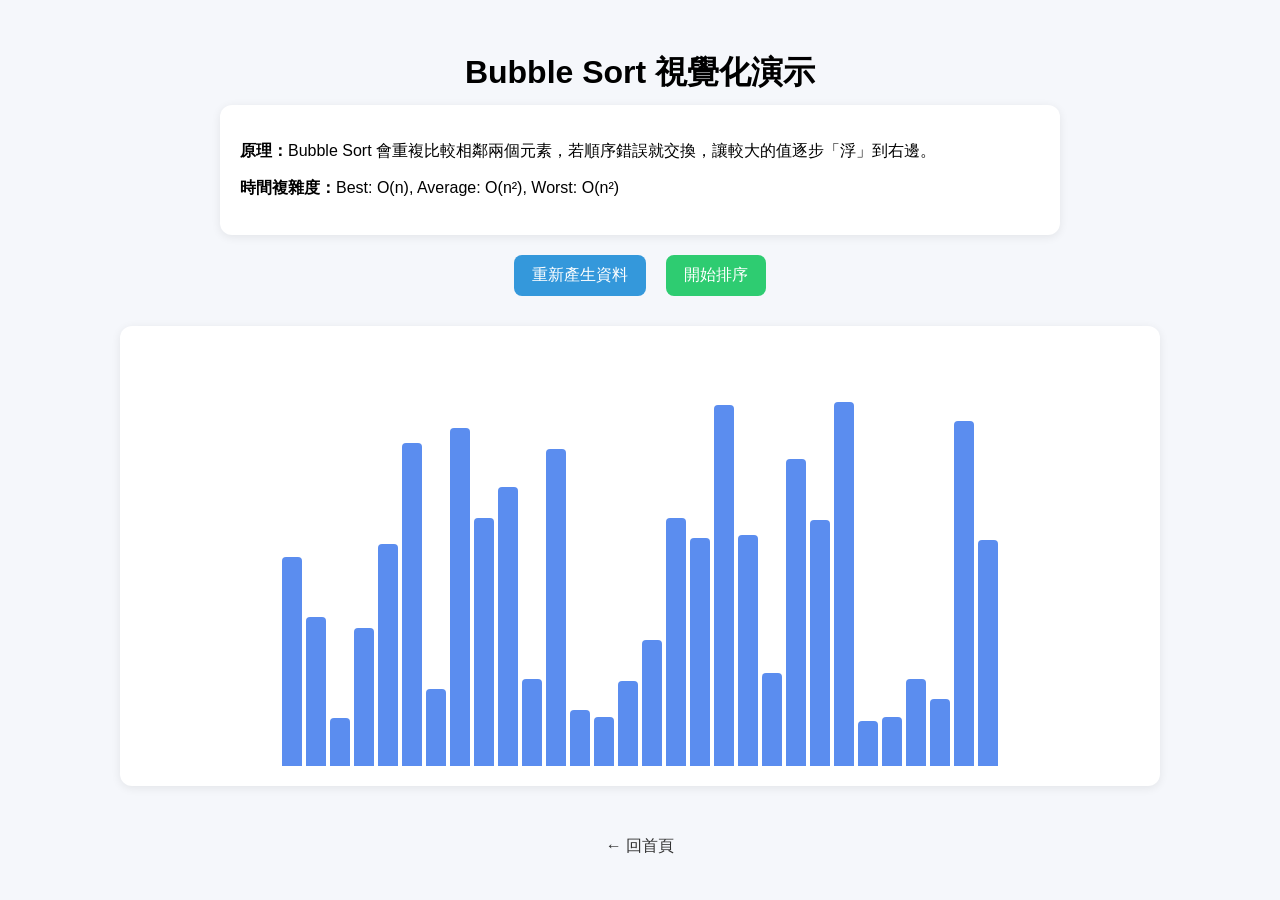
==== bubble.html @ ed4733ff "add html demo pages" ====
<!DOCTYPE html>
<html lang="zh-Hant">
<head>
  <meta charset="UTF-8" />
  <meta name="viewport" content="width=device-width, initial-scale=1.0" />
  <title>Bubble Sort Demo</title>
  <style>
    body {
      font-family: Arial, sans-serif;
      margin: 0;
      padding: 30px;
      background: #f5f7fb;
      text-align: center;
    }

    h1 {
      margin-bottom: 10px;
    }

    .info {
      max-width: 800px;
      margin: 0 auto 20px;
      background: white;
      padding: 20px;
      border-radius: 12px;
      box-shadow: 0 2px 10px rgba(0,0,0,0.08);
      text-align: left;
    }

    .controls {
      margin: 20px 0;
    }

    button {
      padding: 10px 18px;
      margin: 0 8px;
      border: none;
      border-radius: 8px;
      cursor: pointer;
      font-size: 16px;
    }

    button:hover {
      opacity: 0.9;
    }

    .generate-btn {
      background: #3498db;
      color: white;
    }

    .start-btn {
      background: #2ecc71;
      color: white;
    }

    .container {
      width: 90%;
      max-width: 1000px;
      height: 420px;
      margin: 30px auto;
      display: flex;
      align-items: flex-end;
      justify-content: center;
      gap: 4px;
      background: white;
      padding: 20px;
      border-radius: 12px;
      box-shadow: 0 2px 10px rgba(0,0,0,0.08);
    }

    .bar {
      width: 20px;
      background: #5b8def;
      transition: height 0.25s ease, background 0.25s ease;
      border-radius: 4px 4px 0 0;
    }

    .active {
      background: #e74c3c !important;
    }

    .done {
      background: #2ecc71 !important;
    }

    a {
      display: inline-block;
      margin-top: 20px;
      text-decoration: none;
      color: #333;
    }
  </style>
</head>
<body>
  <h1>Bubble Sort 視覺化演示</h1>

  <div class="info">
    <p><strong>原理：</strong>Bubble Sort 會重複比較相鄰兩個元素，若順序錯誤就交換，讓較大的值逐步「浮」到右邊。</p>
    <p><strong>時間複雜度：</strong>Best: O(n), Average: O(n²), Worst: O(n²)</p>
  </div>

  <div class="controls">
    <button class="generate-btn" onclick="generateBars()">重新產生資料</button>
    <button class="start-btn" onclick="bubbleSort()">開始排序</button>
  </div>

  <div class="container" id="container"></div>

  <a href="index.html">← 回首頁</a>

  <script>
    const container = document.getElementById("container");
    let values = [];

    function generateBars() {
      container.innerHTML = "";
      values = [];

      for (let i = 0; i < 30; i++) {
        const value = Math.floor(Math.random() * 350) + 20;
        values.push(value);

        const bar = document.createElement("div");
        bar.classList.add("bar");
        bar.style.height = `${value}px`;
        container.appendChild(bar);
      }
    }

    function sleep(ms) {
      return new Promise(resolve => setTimeout(resolve, ms));
    }

    async function bubbleSort() {
      const bars = document.getElementsByClassName("bar");

      for (let i = 0; i < values.length; i++) {
        for (let j = 0; j < values.length - i - 1; j++) {
          bars[j].classList.add("active");
          bars[j + 1].classList.add("active");

          await sleep(120);

          if (values[j] > values[j + 1]) {
            [values[j], values[j + 1]] = [values[j + 1], values[j]];

            bars[j].style.height = `${values[j]}px`;
            bars[j + 1].style.height = `${values[j + 1]}px`;
          }

          bars[j].classList.remove("active");
          bars[j + 1].classList.remove("active");
        }

        bars[values.length - i - 1].classList.add("done");
      }
    }

    generateBars();
  </script>
</body>
</html>
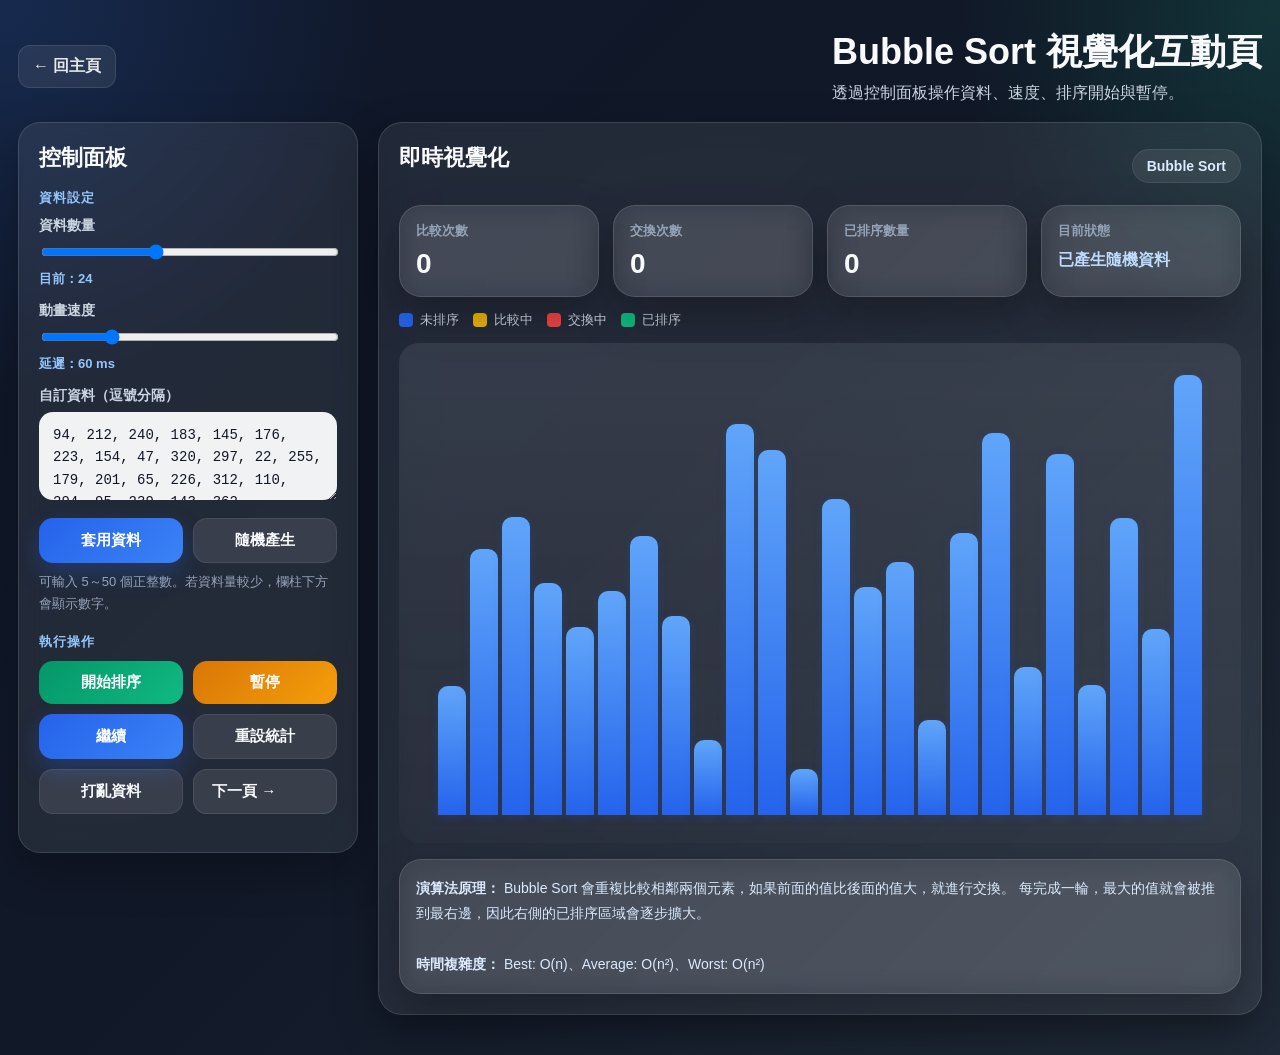
==== commit 8c096fe8: "add homepage, shared style, and bubble page" ====
--- a/bubble.html
+++ b/bubble.html
@@ -3,161 +3,376 @@
 <head>
   <meta charset="UTF-8" />
   <meta name="viewport" content="width=device-width, initial-scale=1.0" />
-  <title>Bubble Sort Demo</title>
-  <style>
-    body {
-      font-family: Arial, sans-serif;
-      margin: 0;
-      padding: 30px;
-      background: #f5f7fb;
-      text-align: center;
-    }
-
-    h1 {
-      margin-bottom: 10px;
-    }
-
-    .info {
-      max-width: 800px;
-      margin: 0 auto 20px;
-      background: white;
-      padding: 20px;
-      border-radius: 12px;
-      box-shadow: 0 2px 10px rgba(0,0,0,0.08);
-      text-align: left;
-    }
-
-    .controls {
-      margin: 20px 0;
-    }
-
-    button {
-      padding: 10px 18px;
-      margin: 0 8px;
-      border: none;
-      border-radius: 8px;
-      cursor: pointer;
-      font-size: 16px;
-    }
-
-    button:hover {
-      opacity: 0.9;
-    }
-
-    .generate-btn {
-      background: #3498db;
-      color: white;
-    }
-
-    .start-btn {
-      background: #2ecc71;
-      color: white;
-    }
-
-    .container {
-      width: 90%;
-      max-width: 1000px;
-      height: 420px;
-      margin: 30px auto;
-      display: flex;
-      align-items: flex-end;
-      justify-content: center;
-      gap: 4px;
-      background: white;
-      padding: 20px;
-      border-radius: 12px;
-      box-shadow: 0 2px 10px rgba(0,0,0,0.08);
-    }
-
-    .bar {
-      width: 20px;
-      background: #5b8def;
-      transition: height 0.25s ease, background 0.25s ease;
-      border-radius: 4px 4px 0 0;
-    }
-
-    .active {
-      background: #e74c3c !important;
-    }
-
-    .done {
-      background: #2ecc71 !important;
-    }
-
-    a {
-      display: inline-block;
-      margin-top: 20px;
-      text-decoration: none;
-      color: #333;
-    }
-  </style>
+  <title>Bubble Sort Visualizer</title>
+  <link rel="stylesheet" href="style.css" />
 </head>
 <body>
-  <h1>Bubble Sort 視覺化演示</h1>
-
-  <div class="info">
-    <p><strong>原理：</strong>Bubble Sort 會重複比較相鄰兩個元素，若順序錯誤就交換，讓較大的值逐步「浮」到右邊。</p>
-    <p><strong>時間複雜度：</strong>Best: O(n), Average: O(n²), Worst: O(n²)</p>
+  <div class="site-shell">
+    <header class="algo-page-header">
+      <a class="back-link" href="index.html">← 回主頁</a>
+
+      <div class="page-title-wrap">
+        <h1>Bubble Sort 視覺化互動頁</h1>
+        <p>透過控制面板操作資料、速度、排序開始與暫停。</p>
+      </div>
+    </header>
+
+    <div class="algo-layout">
+      <aside class="panel-card">
+        <h2>控制面板</h2>
+
+        <div class="panel-section">
+          <div class="panel-section-title">資料設定</div>
+
+          <div class="control-group">
+            <label for="sizeRange">資料數量</label>
+            <input type="range" id="sizeRange" min="8" max="50" value="24" />
+            <div class="range-meta">目前：<span id="sizeValue">24</span></div>
+          </div>
+
+          <div class="control-group">
+            <label for="speedRange">動畫速度</label>
+            <input type="range" id="speedRange" min="5" max="250" value="60" />
+            <div class="range-meta">延遲：<span id="speedValue">60</span> ms</div>
+          </div>
+
+          <div class="control-group">
+            <label for="customInput">自訂資料（逗號分隔）</label>
+            <textarea id="customInput" placeholder="例如：35, 12, 88, 5, 42, 19"></textarea>
+          </div>
+
+          <div class="button-grid">
+            <button class="btn btn-primary" id="applyCustomBtn">套用資料</button>
+            <button class="btn btn-dark" id="randomBtn">隨機產生</button>
+          </div>
+
+          <div class="hint">
+            可輸入 5～50 個正整數。若資料量較少，欄柱下方會顯示數字。
+          </div>
+        </div>
+
+        <div class="panel-section">
+          <div class="panel-section-title">執行操作</div>
+
+          <div class="button-grid">
+            <button class="btn btn-green" id="startBtn">開始排序</button>
+            <button class="btn btn-yellow" id="pauseBtn">暫停</button>
+            <button class="btn btn-primary" id="resumeBtn">繼續</button>
+            <button class="btn btn-dark" id="resetBtn">重設統計</button>
+            <button class="btn btn-dark" id="shuffleBtn">打亂資料</button>
+            <a class="btn btn-secondary" href="selection.html">下一頁 →</a>
+          </div>
+        </div>
+      </aside>
+
+      <main class="visual-card">
+        <div class="top-info-row">
+          <h2>即時視覺化</h2>
+          <div class="algo-pill">Bubble Sort</div>
+        </div>
+
+        <div class="stats-grid">
+          <div class="stats-card">
+            <h3>比較次數</h3>
+            <p id="compareCount">0</p>
+          </div>
+          <div class="stats-card">
+            <h3>交換次數</h3>
+            <p id="swapCount">0</p>
+          </div>
+          <div class="stats-card">
+            <h3>已排序數量</h3>
+            <p id="sortedCount">0</p>
+          </div>
+          <div class="stats-card status">
+            <h3>目前狀態</h3>
+            <p id="statusText">等待開始</p>
+          </div>
+        </div>
+
+        <div class="legend">
+          <div class="legend-item"><span class="legend-color" style="background:#2563eb;"></span>未排序</div>
+          <div class="legend-item"><span class="legend-color" style="background:#eab308;"></span>比較中</div>
+          <div class="legend-item"><span class="legend-color" style="background:#ef4444;"></span>交換中</div>
+          <div class="legend-item"><span class="legend-color" style="background:#10b981;"></span>已排序</div>
+        </div>
+
+        <div class="canvas" id="canvas"></div>
+
+        <div class="info-box">
+          <strong>演算法原理：</strong>
+          Bubble Sort 會重複比較相鄰兩個元素，如果前面的值比後面的值大，就進行交換。
+          每完成一輪，最大的值就會被推到最右邊，因此右側的已排序區域會逐步擴大。<br /><br />
+          <strong>時間複雜度：</strong>
+          Best: O(n)、Average: O(n²)、Worst: O(n²)
+        </div>
+      </main>
+    </div>
   </div>
 
-  <div class="controls">
-    <button class="generate-btn" onclick="generateBars()">重新產生資料</button>
-    <button class="start-btn" onclick="bubbleSort()">開始排序</button>
-  </div>
-
-  <div class="container" id="container"></div>
-
-  <a href="index.html">← 回首頁</a>
-
   <script>
-    const container = document.getElementById("container");
+    const canvas = document.getElementById("canvas");
+
+    const sizeRange = document.getElementById("sizeRange");
+    const speedRange = document.getElementById("speedRange");
+    const sizeValue = document.getElementById("sizeValue");
+    const speedValue = document.getElementById("speedValue");
+
+    const customInput = document.getElementById("customInput");
+
+    const compareCountEl = document.getElementById("compareCount");
+    const swapCountEl = document.getElementById("swapCount");
+    const sortedCountEl = document.getElementById("sortedCount");
+    const statusText = document.getElementById("statusText");
+
+    const applyCustomBtn = document.getElementById("applyCustomBtn");
+    const randomBtn = document.getElementById("randomBtn");
+    const startBtn = document.getElementById("startBtn");
+    const pauseBtn = document.getElementById("pauseBtn");
+    const resumeBtn = document.getElementById("resumeBtn");
+    const resetBtn = document.getElementById("resetBtn");
+    const shuffleBtn = document.getElementById("shuffleBtn");
+
     let values = [];
-
-    function generateBars() {
-      container.innerHTML = "";
-      values = [];
-
-      for (let i = 0; i < 30; i++) {
-        const value = Math.floor(Math.random() * 350) + 20;
-        values.push(value);
-
-        const bar = document.createElement("div");
-        bar.classList.add("bar");
-        bar.style.height = `${value}px`;
-        container.appendChild(bar);
-      }
+    let compareCount = 0;
+    let swapCount = 0;
+    let sortedCount = 0;
+
+    let isSorting = false;
+    let isPaused = false;
+    let stopRequested = false;
+
+    function randomValue() {
+      return Math.floor(Math.random() * 360) + 20;
+    }
+
+    function getDelay() {
+      return Number(speedRange.value);
     }
 
     function sleep(ms) {
       return new Promise(resolve => setTimeout(resolve, ms));
     }
 
+    async function waitWhilePaused() {
+      while (isPaused && !stopRequested) {
+        await sleep(40);
+      }
+    }
+
+    function updateStats() {
+      compareCountEl.textContent = compareCount;
+      swapCountEl.textContent = swapCount;
+      sortedCountEl.textContent = sortedCount;
+    }
+
+    function updateStatus(text) {
+      statusText.textContent = text;
+    }
+
+    function syncInput() {
+      customInput.value = values.join(", ");
+    }
+
+    function renderBars(active = [], compare = [], sorted = []) {
+      canvas.innerHTML = "";
+      const showLabels = values.length <= 18;
+      const maxValue = Math.max(...values, 1);
+
+      values.forEach((value, index) => {
+        const bar = document.createElement("div");
+        bar.className = "bar";
+
+        const h = (value / maxValue) * 420 + 20;
+        bar.style.height = `${h}px`;
+
+        if (compare.includes(index)) bar.classList.add("compare");
+        if (active.includes(index)) bar.classList.add("active");
+        if (sorted.includes(index)) bar.classList.add("sorted");
+
+        if (showLabels) {
+          const label = document.createElement("div");
+          label.className = "bar-label";
+          label.textContent = value;
+          bar.appendChild(label);
+        }
+
+        canvas.appendChild(bar);
+      });
+    }
+
+    function setDefaultState(message = "等待開始") {
+      compareCount = 0;
+      swapCount = 0;
+      sortedCount = 0;
+      updateStats();
+      updateStatus(message);
+      renderBars();
+    }
+
+    function generateRandomData() {
+      if (isSorting) return;
+
+      const size = Number(sizeRange.value);
+      values = Array.from({ length: size }, randomValue);
+      syncInput();
+      setDefaultState("已產生隨機資料");
+    }
+
+    function applyCustomData() {
+      if (isSorting) return;
+
+      const raw = customInput.value.trim();
+      if (!raw) {
+        alert("請先輸入資料。");
+        return;
+      }
+
+      const arr = raw
+        .split(/[\s,，]+/)
+        .map(v => Number(v))
+        .filter(v => Number.isFinite(v));
+
+      if (arr.length < 5 || arr.length > 50) {
+        alert("請輸入 5 到 50 個數字。");
+        return;
+      }
+
+      if (arr.some(v => v <= 0)) {
+        alert("請輸入正整數。");
+        return;
+      }
+
+      values = arr;
+      sizeRange.value = arr.length;
+      sizeValue.textContent = arr.length;
+      setDefaultState("已套用自訂資料");
+    }
+
+    function shuffleData() {
+      if (isSorting) return;
+
+      for (let i = values.length - 1; i > 0; i--) {
+        const j = Math.floor(Math.random() * (i + 1));
+        [values[i], values[j]] = [values[j], values[i]];
+      }
+
+      syncInput();
+      setDefaultState("資料已打亂");
+    }
+
+    function resetStatsOnly() {
+      if (isSorting) return;
+      compareCount = 0;
+      swapCount = 0;
+      sortedCount = 0;
+      updateStats();
+      updateStatus("統計已重設");
+      renderBars();
+    }
+
     async function bubbleSort() {
-      const bars = document.getElementsByClassName("bar");
+      const sorted = [];
 
       for (let i = 0; i < values.length; i++) {
         for (let j = 0; j < values.length - i - 1; j++) {
-          bars[j].classList.add("active");
-          bars[j + 1].classList.add("active");
-
-          await sleep(120);
+          if (stopRequested) return;
+          await waitWhilePaused();
+
+          compareCount++;
+          updateStats();
+          updateStatus(`比較 index ${j} 和 ${j + 1}`);
+          renderBars([], [j, j + 1], sorted);
+          await sleep(getDelay());
 
           if (values[j] > values[j + 1]) {
+            swapCount++;
             [values[j], values[j + 1]] = [values[j + 1], values[j]];
-
-            bars[j].style.height = `${values[j]}px`;
-            bars[j + 1].style.height = `${values[j + 1]}px`;
+            updateStats();
+            updateStatus(`交換 index ${j} 和 ${j + 1}`);
+            renderBars([j, j + 1], [], sorted);
+            await sleep(getDelay());
           }
-
-          bars[j].classList.remove("active");
-          bars[j + 1].classList.remove("active");
         }
 
-        bars[values.length - i - 1].classList.add("done");
-      }
-    }
-
-    generateBars();
+        sorted.unshift(values.length - i - 1);
+        sortedCount = sorted.length;
+        updateStats();
+        renderBars([], [], sorted);
+      }
+    }
+
+    async function startSorting() {
+      if (isSorting) return;
+
+      isSorting = true;
+      isPaused = false;
+      stopRequested = false;
+
+      compareCount = 0;
+      swapCount = 0;
+      sortedCount = 0;
+      updateStats();
+
+      try {
+        updateStatus("開始排序");
+        await bubbleSort();
+
+        if (!stopRequested) {
+          sortedCount = values.length;
+          updateStats();
+          renderBars([], [], [...Array(values.length).keys()]);
+          updateStatus("排序完成");
+        }
+      } finally {
+        isSorting = false;
+        isPaused = false;
+        stopRequested = false;
+        syncInput();
+      }
+    }
+
+    function pauseSorting() {
+      if (!isSorting) return;
+      isPaused = true;
+      updateStatus("已暫停");
+    }
+
+    function resumeSorting() {
+      if (!isSorting) return;
+      isPaused = false;
+      updateStatus("繼續排序中");
+    }
+
+    sizeRange.addEventListener("input", () => {
+      sizeValue.textContent = sizeRange.value;
+      if (!isSorting) generateRandomData();
+    });
+
+    speedRange.addEventListener("input", () => {
+      speedValue.textContent = speedRange.value;
+    });
+
+    applyCustomBtn.addEventListener("click", applyCustomData);
+    randomBtn.addEventListener("click", generateRandomData);
+    startBtn.addEventListener("click", startSorting);
+    pauseBtn.addEventListener("click", pauseSorting);
+    resumeBtn.addEventListener("click", resumeSorting);
+    resetBtn.addEventListener("click", resetStatsOnly);
+    shuffleBtn.addEventListener("click", shuffleData);
+
+    window.addEventListener("keydown", (e) => {
+      if (e.code === "Space") {
+        e.preventDefault();
+        if (isSorting && !isPaused) pauseSorting();
+        else if (isSorting && isPaused) resumeSorting();
+      } else if (e.key.toLowerCase() === "r") {
+        e.preventDefault();
+        if (!isSorting) generateRandomData();
+      }
+    });
+
+    generateRandomData();
   </script>
 </body>
 </html>
--- a/style.css
+++ b/style.css
@@ -0,0 +1,594 @@
+* {
+  box-sizing: border-box;
+}
+
+:root {
+  --bg-1: #0f172a;
+  --bg-2: #111827;
+  --bg-3: #1f2937;
+  --panel: rgba(255, 255, 255, 0.08);
+  --panel-border: rgba(255, 255, 255, 0.12);
+  --text: #e5e7eb;
+  --muted: #94a3b8;
+  --title: #f8fafc;
+  --blue: #2563eb;
+  --blue-light: #60a5fa;
+  --green: #10b981;
+  --green-light: #6ee7b7;
+  --yellow: #eab308;
+  --orange: #f97316;
+  --red: #ef4444;
+  --pink: #ec4899;
+  --cyan: #06b6d4;
+  --shadow: 0 18px 45px rgba(0, 0, 0, 0.28);
+}
+
+html {
+  scroll-behavior: smooth;
+}
+
+body {
+  margin: 0;
+  font-family: "Segoe UI", "Microsoft JhengHei", sans-serif;
+  color: var(--text);
+  background:
+    radial-gradient(circle at top left, rgba(59, 130, 246, 0.18), transparent 24%),
+    radial-gradient(circle at top right, rgba(16, 185, 129, 0.16), transparent 20%),
+    linear-gradient(135deg, var(--bg-1), var(--bg-2) 48%, var(--bg-3));
+  min-height: 100vh;
+}
+
+a {
+  color: inherit;
+  text-decoration: none;
+}
+
+.site-shell {
+  max-width: 1320px;
+  margin: 0 auto;
+  padding: 28px 18px 40px;
+}
+
+.hero {
+  text-align: center;
+  padding: 18px 0 22px;
+}
+
+.hero-badge {
+  display: inline-block;
+  padding: 8px 14px;
+  border-radius: 999px;
+  background: rgba(96, 165, 250, 0.14);
+  border: 1px solid rgba(96, 165, 250, 0.28);
+  color: #bfdbfe;
+  font-size: 14px;
+  margin-bottom: 14px;
+}
+
+.hero h1 {
+  margin: 0 0 12px;
+  font-size: 44px;
+  color: var(--title);
+}
+
+.hero-text {
+  max-width: 860px;
+  margin: 0 auto;
+  color: #cbd5e1;
+  line-height: 1.9;
+  font-size: 17px;
+}
+
+.hero-actions {
+  display: flex;
+  gap: 12px;
+  justify-content: center;
+  flex-wrap: wrap;
+  margin-top: 24px;
+}
+
+.btn {
+  display: inline-block;
+  padding: 12px 18px;
+  border-radius: 14px;
+  font-weight: 800;
+  font-size: 15px;
+  transition: transform 0.15s ease, opacity 0.15s ease, box-shadow 0.15s ease;
+  border: none;
+  cursor: pointer;
+}
+
+.btn:hover {
+  transform: translateY(-2px);
+  opacity: 0.96;
+}
+
+.btn-primary {
+  background: linear-gradient(135deg, #2563eb, #3b82f6);
+  color: white;
+  box-shadow: 0 10px 24px rgba(37, 99, 235, 0.28);
+}
+
+.btn-secondary {
+  background: rgba(255, 255, 255, 0.10);
+  color: #f8fafc;
+  border: 1px solid rgba(255, 255, 255, 0.10);
+}
+
+.summary-section {
+  display: grid;
+  grid-template-columns: repeat(4, 1fr);
+  gap: 16px;
+  margin: 20px 0 28px;
+}
+
+.summary-card,
+.feature-card,
+.panel-card,
+.stats-card,
+.info-box,
+.algo-card {
+  background: var(--panel);
+  border: 1px solid var(--panel-border);
+  border-radius: 22px;
+  box-shadow: var(--shadow);
+  backdrop-filter: blur(14px);
+}
+
+.summary-card {
+  padding: 22px 20px;
+  text-align: center;
+}
+
+.summary-title {
+  color: var(--muted);
+  font-size: 14px;
+  margin-bottom: 8px;
+}
+
+.summary-value {
+  font-size: 28px;
+  font-weight: 900;
+  color: var(--title);
+}
+
+.section-block {
+  margin: 24px 0 32px;
+}
+
+.section-heading {
+  text-align: center;
+  margin-bottom: 18px;
+}
+
+.section-heading h2 {
+  margin: 0 0 8px;
+  font-size: 30px;
+  color: var(--title);
+}
+
+.section-heading p {
+  margin: 0;
+  color: #cbd5e1;
+  font-size: 16px;
+}
+
+.card-grid,
+.feature-grid {
+  display: grid;
+  gap: 18px;
+}
+
+.card-grid {
+  grid-template-columns: repeat(auto-fit, minmax(240px, 1fr));
+}
+
+.feature-grid {
+  grid-template-columns: repeat(auto-fit, minmax(220px, 1fr));
+}
+
+.algo-card {
+  padding: 24px;
+  transition: transform 0.18s ease, box-shadow 0.18s ease;
+  position: relative;
+  overflow: hidden;
+}
+
+.algo-card::before {
+  content: "";
+  position: absolute;
+  width: 130px;
+  height: 130px;
+  border-radius: 50%;
+  background: rgba(96, 165, 250, 0.08);
+  top: -35px;
+  right: -35px;
+}
+
+.algo-card:hover {
+  transform: translateY(-6px);
+  box-shadow: 0 24px 50px rgba(0, 0, 0, 0.34);
+}
+
+.algo-icon {
+  font-size: 34px;
+  margin-bottom: 12px;
+  position: relative;
+  z-index: 1;
+}
+
+.algo-card h3 {
+  margin: 0 0 10px;
+  color: var(--title);
+  font-size: 24px;
+  position: relative;
+  z-index: 1;
+}
+
+.algo-card p {
+  margin: 0 0 16px;
+  color: #d1d5db;
+  line-height: 1.75;
+  position: relative;
+  z-index: 1;
+}
+
+.algo-meta {
+  display: flex;
+  justify-content: space-between;
+  align-items: center;
+  gap: 12px;
+  color: var(--muted);
+  font-size: 14px;
+  position: relative;
+  z-index: 1;
+}
+
+.algo-tag {
+  display: inline-block;
+  padding: 6px 10px;
+  border-radius: 999px;
+  background: rgba(37, 99, 235, 0.16);
+  color: #bfdbfe;
+  font-weight: 700;
+}
+
+.feature-card {
+  padding: 20px;
+}
+
+.feature-card h3 {
+  margin: 0 0 10px;
+  font-size: 20px;
+  color: var(--title);
+}
+
+.feature-card p {
+  margin: 0;
+  color: #d1d5db;
+  line-height: 1.8;
+}
+
+.site-footer {
+  text-align: center;
+  color: var(--muted);
+  font-size: 14px;
+  line-height: 1.8;
+  margin-top: 40px;
+}
+
+/* Algo page */
+.algo-page-header {
+  display: flex;
+  justify-content: space-between;
+  align-items: center;
+  gap: 12px;
+  flex-wrap: wrap;
+  margin-bottom: 18px;
+}
+
+.back-link {
+  display: inline-flex;
+  align-items: center;
+  gap: 8px;
+  padding: 10px 14px;
+  border-radius: 12px;
+  background: rgba(255,255,255,0.08);
+  border: 1px solid rgba(255,255,255,0.10);
+  color: #e5e7eb;
+  font-weight: 700;
+}
+
+.page-title-wrap h1 {
+  margin: 0 0 6px;
+  font-size: 36px;
+  color: var(--title);
+}
+
+.page-title-wrap p {
+  margin: 0;
+  color: #cbd5e1;
+}
+
+.algo-layout {
+  display: grid;
+  grid-template-columns: 340px 1fr;
+  gap: 20px;
+  align-items: start;
+}
+
+.panel-card {
+  padding: 20px;
+  position: sticky;
+  top: 16px;
+}
+
+.panel-card h2,
+.visual-card h2 {
+  margin: 0 0 16px;
+  font-size: 22px;
+  color: var(--title);
+}
+
+.panel-section {
+  margin-bottom: 18px;
+}
+
+.panel-section-title {
+  font-size: 13px;
+  font-weight: 800;
+  color: #93c5fd;
+  text-transform: uppercase;
+  letter-spacing: 0.08em;
+  margin-bottom: 10px;
+}
+
+.control-group {
+  margin-bottom: 14px;
+}
+
+.control-group label {
+  display: block;
+  margin-bottom: 7px;
+  color: #cbd5e1;
+  font-size: 14px;
+  font-weight: 700;
+}
+
+input[type="range"],
+textarea,
+input[type="text"],
+select {
+  width: 100%;
+}
+
+textarea,
+input[type="text"],
+select {
+  border: none;
+  outline: none;
+  border-radius: 14px;
+  padding: 12px 14px;
+  background: rgba(255,255,255,0.94);
+  color: #111827;
+  font-size: 14px;
+}
+
+textarea {
+  min-height: 88px;
+  resize: vertical;
+  line-height: 1.6;
+}
+
+.range-meta {
+  margin-top: 6px;
+  color: #93c5fd;
+  font-size: 13px;
+  font-weight: 700;
+}
+
+.button-grid {
+  display: grid;
+  grid-template-columns: 1fr 1fr;
+  gap: 10px;
+}
+
+.btn-green {
+  background: linear-gradient(135deg, #059669, #10b981);
+  color: white;
+}
+
+.btn-yellow {
+  background: linear-gradient(135deg, #d97706, #f59e0b);
+  color: white;
+}
+
+.btn-dark {
+  background: rgba(255,255,255,0.10);
+  color: #f8fafc;
+  border: 1px solid rgba(255,255,255,0.08);
+}
+
+.hint {
+  color: var(--muted);
+  font-size: 13px;
+  line-height: 1.7;
+  margin-top: 8px;
+}
+
+.visual-card {
+  background: var(--panel);
+  border: 1px solid var(--panel-border);
+  border-radius: 24px;
+  box-shadow: var(--shadow);
+  backdrop-filter: blur(14px);
+  padding: 20px;
+}
+
+.top-info-row {
+  display: flex;
+  gap: 12px;
+  justify-content: space-between;
+  align-items: center;
+  flex-wrap: wrap;
+  margin-bottom: 16px;
+}
+
+.algo-pill {
+  display: inline-flex;
+  gap: 8px;
+  align-items: center;
+  padding: 8px 14px;
+  border-radius: 999px;
+  background: rgba(255,255,255,0.08);
+  border: 1px solid rgba(255,255,255,0.08);
+  color: #dbeafe;
+  font-weight: 700;
+  font-size: 14px;
+}
+
+.stats-grid {
+  display: grid;
+  grid-template-columns: repeat(4, 1fr);
+  gap: 14px;
+  margin-bottom: 14px;
+}
+
+.stats-card {
+  padding: 16px;
+}
+
+.stats-card h3 {
+  margin: 0 0 8px;
+  color: var(--muted);
+  font-size: 13px;
+}
+
+.stats-card p {
+  margin: 0;
+  font-size: 28px;
+  font-weight: 900;
+  color: var(--title);
+}
+
+.stats-card.status p {
+  font-size: 16px;
+  line-height: 1.55;
+  color: #bfdbfe;
+}
+
+.legend {
+  display: flex;
+  flex-wrap: wrap;
+  gap: 14px;
+  color: #cbd5e1;
+  font-size: 13px;
+  margin-bottom: 14px;
+}
+
+.legend-item {
+  display: flex;
+  align-items: center;
+  gap: 7px;
+}
+
+.legend-color {
+  width: 14px;
+  height: 14px;
+  border-radius: 4px;
+}
+
+.canvas {
+  height: 500px;
+  display: flex;
+  align-items: flex-end;
+  justify-content: center;
+  gap: 4px;
+  padding: 18px 18px 28px;
+  border-radius: 20px;
+  background:
+    linear-gradient(180deg, rgba(255,255,255,0.06), rgba(255,255,255,0.02)),
+    linear-gradient(180deg, rgba(148, 163, 184, 0.05), transparent);
+  overflow: hidden;
+}
+
+.bar {
+  flex: 1;
+  min-width: 7px;
+  max-width: 28px;
+  position: relative;
+  border-radius: 10px 10px 0 0;
+  background: linear-gradient(180deg, #60a5fa, #2563eb);
+  transition: height 0.14s ease, transform 0.14s ease, opacity 0.14s ease;
+  box-shadow: 0 2px 10px rgba(37, 99, 235, 0.18);
+}
+
+.bar.compare {
+  background: linear-gradient(180deg, #fde047, #eab308);
+  box-shadow: 0 2px 10px rgba(234, 179, 8, 0.22);
+}
+
+.bar.active {
+  background: linear-gradient(180deg, #fb923c, #ef4444);
+  transform: scaleY(1.02);
+  box-shadow: 0 2px 12px rgba(239, 68, 68, 0.28);
+}
+
+.bar.sorted {
+  background: linear-gradient(180deg, #6ee7b7, #10b981);
+  box-shadow: 0 2px 10px rgba(16, 185, 129, 0.25);
+}
+
+.bar-label {
+  position: absolute;
+  bottom: -22px;
+  left: 50%;
+  transform: translateX(-50%);
+  font-size: 10px;
+  color: #94a3b8;
+  white-space: nowrap;
+}
+
+.info-box {
+  padding: 16px;
+  margin-top: 16px;
+  color: #dbeafe;
+  line-height: 1.8;
+  font-size: 14px;
+}
+
+@media (max-width: 1100px) {
+  .summary-section,
+  .stats-grid {
+    grid-template-columns: repeat(2, 1fr);
+  }
+
+  .algo-layout {
+    grid-template-columns: 1fr;
+  }
+
+  .panel-card {
+    position: static;
+  }
+}
+
+@media (max-width: 720px) {
+  .hero h1 {
+    font-size: 34px;
+  }
+
+  .summary-section,
+  .stats-grid,
+  .button-grid {
+    grid-template-columns: 1fr;
+  }
+
+  .canvas {
+    height: 340px;
+    gap: 2px;
+  }
+
+  .page-title-wrap h1 {
+    font-size: 30px;
+  }
+}
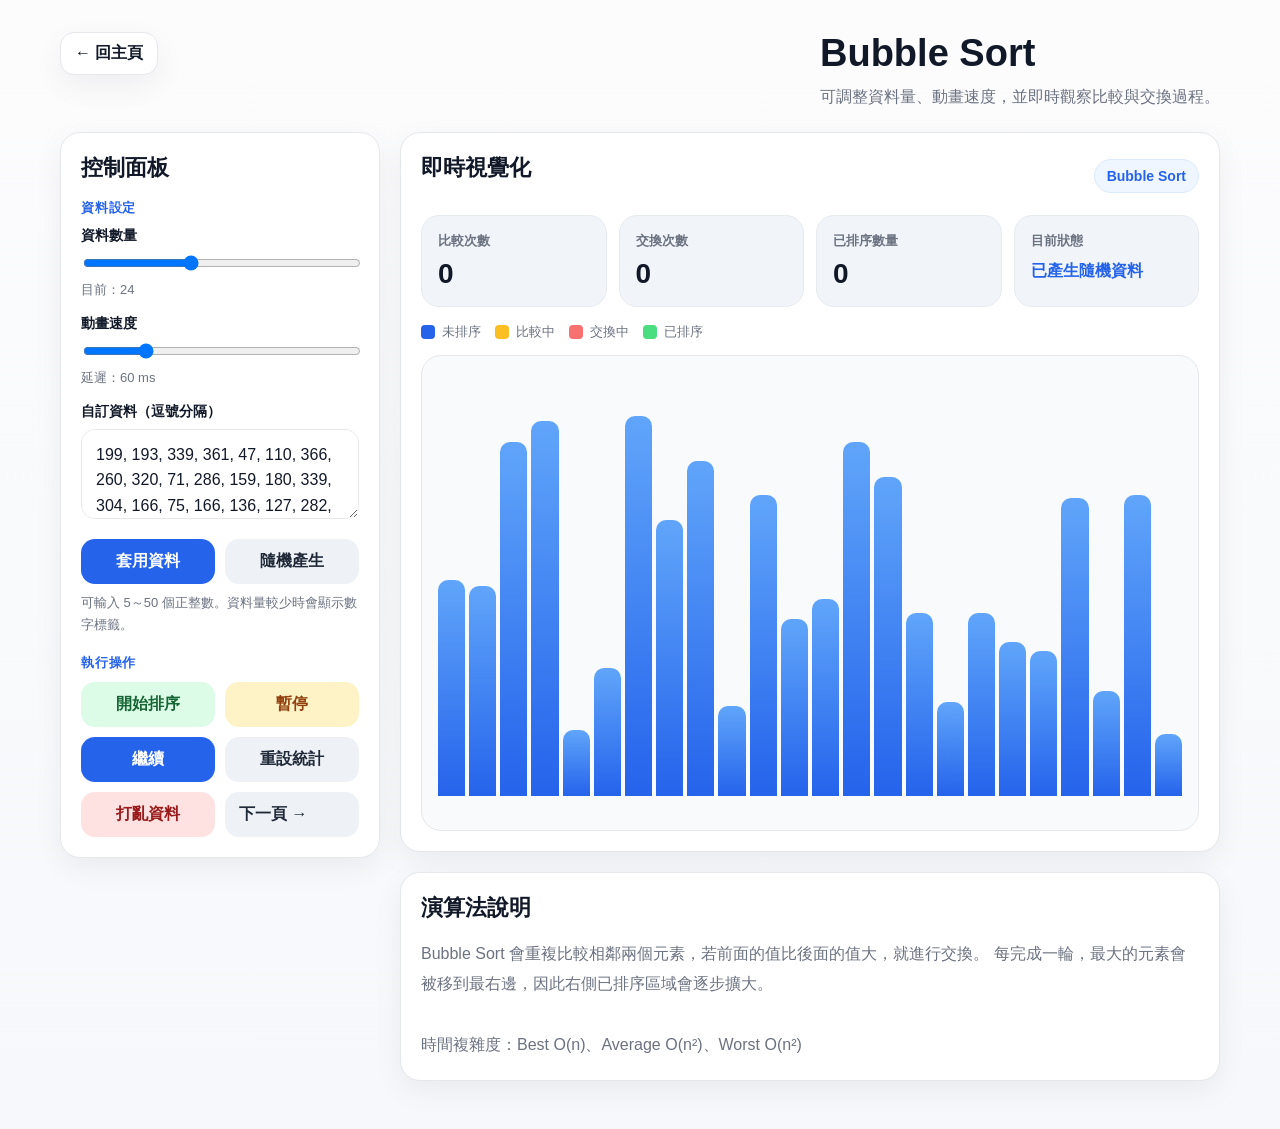
==== commit cf2c5aa2: "redesign to minimal white interactive layout" ====
--- a/bubble.html
+++ b/bubble.html
@@ -3,110 +3,113 @@
 <head>
   <meta charset="UTF-8" />
   <meta name="viewport" content="width=device-width, initial-scale=1.0" />
-  <title>Bubble Sort Visualizer</title>
+  <title>Bubble Sort</title>
   <link rel="stylesheet" href="style.css" />
 </head>
-<body>
-  <div class="site-shell">
-    <header class="algo-page-header">
-      <a class="back-link" href="index.html">← 回主頁</a>
-
-      <div class="page-title-wrap">
-        <h1>Bubble Sort 視覺化互動頁</h1>
-        <p>透過控制面板操作資料、速度、排序開始與暫停。</p>
+<body class="minimal-body">
+  <div class="site-container">
+    <header class="page-header">
+      <a class="back-button" href="index.html">← 回主頁</a>
+
+      <div class="page-title">
+        <h1>Bubble Sort</h1>
+        <p>可調整資料量、動畫速度，並即時觀察比較與交換過程。</p>
       </div>
     </header>
 
     <div class="algo-layout">
-      <aside class="panel-card">
+      <aside class="sidebar">
         <h2>控制面板</h2>
 
-        <div class="panel-section">
-          <div class="panel-section-title">資料設定</div>
-
-          <div class="control-group">
-            <label for="sizeRange">資料數量</label>
-            <input type="range" id="sizeRange" min="8" max="50" value="24" />
-            <div class="range-meta">目前：<span id="sizeValue">24</span></div>
+        <div class="section-label">資料設定</div>
+
+        <div class="control-group">
+          <label for="sizeRange">資料數量</label>
+          <input type="range" id="sizeRange" min="8" max="50" value="24" />
+          <div class="range-note">目前：<span id="sizeValue">24</span></div>
+        </div>
+
+        <div class="control-group">
+          <label for="speedRange">動畫速度</label>
+          <input type="range" id="speedRange" min="10" max="250" value="60" />
+          <div class="range-note">延遲：<span id="speedValue">60</span> ms</div>
+        </div>
+
+        <div class="control-group">
+          <label for="customInput">自訂資料（逗號分隔）</label>
+          <textarea id="customInput" placeholder="例如：35, 12, 88, 5, 42, 19"></textarea>
+        </div>
+
+        <div class="button-grid">
+          <button class="btn btn-primary" id="applyCustomBtn">套用資料</button>
+          <button class="btn btn-soft" id="randomBtn">隨機產生</button>
+        </div>
+
+        <div class="helper-text">
+          可輸入 5～50 個正整數。資料量較少時會顯示數字標籤。
+        </div>
+
+        <br />
+
+        <div class="section-label">執行操作</div>
+
+        <div class="button-grid">
+          <button class="btn btn-green" id="startBtn">開始排序</button>
+          <button class="btn btn-yellow" id="pauseBtn">暫停</button>
+          <button class="btn btn-primary" id="resumeBtn">繼續</button>
+          <button class="btn btn-soft" id="resetBtn">重設統計</button>
+          <button class="btn btn-red" id="shuffleBtn">打亂資料</button>
+          <a class="btn btn-soft" href="selection.html">下一頁 →</a>
+        </div>
+      </aside>
+
+      <div class="main-content">
+        <section class="visual-panel">
+          <div class="panel-top">
+            <h2>即時視覺化</h2>
+            <div class="algo-badge">Bubble Sort</div>
           </div>
 
-          <div class="control-group">
-            <label for="speedRange">動畫速度</label>
-            <input type="range" id="speedRange" min="5" max="250" value="60" />
-            <div class="range-meta">延遲：<span id="speedValue">60</span> ms</div>
+          <div class="stats-grid">
+            <div class="stat-box">
+              <h3>比較次數</h3>
+              <p id="compareCount">0</p>
+            </div>
+            <div class="stat-box">
+              <h3>交換次數</h3>
+              <p id="swapCount">0</p>
+            </div>
+            <div class="stat-box">
+              <h3>已排序數量</h3>
+              <p id="sortedCount">0</p>
+            </div>
+            <div class="stat-box status">
+              <h3>目前狀態</h3>
+              <p id="statusText">等待開始</p>
+            </div>
           </div>
 
-          <div class="control-group">
-            <label for="customInput">自訂資料（逗號分隔）</label>
-            <textarea id="customInput" placeholder="例如：35, 12, 88, 5, 42, 19"></textarea>
+          <div class="legend">
+            <div class="legend-item"><span class="legend-color" style="background:#2563eb;"></span>未排序</div>
+            <div class="legend-item"><span class="legend-color" style="background:#fbbf24;"></span>比較中</div>
+            <div class="legend-item"><span class="legend-color" style="background:#f87171;"></span>交換中</div>
+            <div class="legend-item"><span class="legend-color" style="background:#4ade80;"></span>已排序</div>
           </div>
 
-          <div class="button-grid">
-            <button class="btn btn-primary" id="applyCustomBtn">套用資料</button>
-            <button class="btn btn-dark" id="randomBtn">隨機產生</button>
+          <div class="canvas-wrap">
+            <div class="canvas" id="canvas"></div>
           </div>
-
-          <div class="hint">
-            可輸入 5～50 個正整數。若資料量較少，欄柱下方會顯示數字。
-          </div>
-        </div>
-
-        <div class="panel-section">
-          <div class="panel-section-title">執行操作</div>
-
-          <div class="button-grid">
-            <button class="btn btn-green" id="startBtn">開始排序</button>
-            <button class="btn btn-yellow" id="pauseBtn">暫停</button>
-            <button class="btn btn-primary" id="resumeBtn">繼續</button>
-            <button class="btn btn-dark" id="resetBtn">重設統計</button>
-            <button class="btn btn-dark" id="shuffleBtn">打亂資料</button>
-            <a class="btn btn-secondary" href="selection.html">下一頁 →</a>
-          </div>
-        </div>
-      </aside>
-
-      <main class="visual-card">
-        <div class="top-info-row">
-          <h2>即時視覺化</h2>
-          <div class="algo-pill">Bubble Sort</div>
-        </div>
-
-        <div class="stats-grid">
-          <div class="stats-card">
-            <h3>比較次數</h3>
-            <p id="compareCount">0</p>
-          </div>
-          <div class="stats-card">
-            <h3>交換次數</h3>
-            <p id="swapCount">0</p>
-          </div>
-          <div class="stats-card">
-            <h3>已排序數量</h3>
-            <p id="sortedCount">0</p>
-          </div>
-          <div class="stats-card status">
-            <h3>目前狀態</h3>
-            <p id="statusText">等待開始</p>
-          </div>
-        </div>
-
-        <div class="legend">
-          <div class="legend-item"><span class="legend-color" style="background:#2563eb;"></span>未排序</div>
-          <div class="legend-item"><span class="legend-color" style="background:#eab308;"></span>比較中</div>
-          <div class="legend-item"><span class="legend-color" style="background:#ef4444;"></span>交換中</div>
-          <div class="legend-item"><span class="legend-color" style="background:#10b981;"></span>已排序</div>
-        </div>
-
-        <div class="canvas" id="canvas"></div>
-
-        <div class="info-box">
-          <strong>演算法原理：</strong>
-          Bubble Sort 會重複比較相鄰兩個元素，如果前面的值比後面的值大，就進行交換。
-          每完成一輪，最大的值就會被推到最右邊，因此右側的已排序區域會逐步擴大。<br /><br />
-          <strong>時間複雜度：</strong>
-          Best: O(n)、Average: O(n²)、Worst: O(n²)
-        </div>
-      </main>
+        </section>
+
+        <section class="info-panel">
+          <h2>演算法說明</h2>
+          <p>
+            Bubble Sort 會重複比較相鄰兩個元素，若前面的值比後面的值大，就進行交換。
+            每完成一輪，最大的元素會被移到最右邊，因此右側已排序區域會逐步擴大。<br><br>
+            時間複雜度：Best O(n)、Average O(n²)、Worst O(n²)
+          </p>
+        </section>
+      </div>
     </div>
   </div>
 
@@ -182,8 +185,7 @@
       values.forEach((value, index) => {
         const bar = document.createElement("div");
         bar.className = "bar";
-
-        const h = (value / maxValue) * 420 + 20;
+        const h = (value / maxValue) * 360 + 20;
         bar.style.height = `${h}px`;
 
         if (compare.includes(index)) bar.classList.add("compare");
@@ -212,7 +214,6 @@
 
     function generateRandomData() {
       if (isSorting) return;
-
       const size = Number(sizeRange.value);
       values = Array.from({ length: size }, randomValue);
       syncInput();
@@ -361,17 +362,6 @@
     resetBtn.addEventListener("click", resetStatsOnly);
     shuffleBtn.addEventListener("click", shuffleData);
 
-    window.addEventListener("keydown", (e) => {
-      if (e.code === "Space") {
-        e.preventDefault();
-        if (isSorting && !isPaused) pauseSorting();
-        else if (isSorting && isPaused) resumeSorting();
-      } else if (e.key.toLowerCase() === "r") {
-        e.preventDefault();
-        if (!isSorting) generateRandomData();
-      }
-    });
-
     generateRandomData();
   </script>
 </body>
--- a/style.css
+++ b/style.css
@@ -3,24 +3,19 @@
 }
 
 :root {
-  --bg-1: #0f172a;
-  --bg-2: #111827;
-  --bg-3: #1f2937;
-  --panel: rgba(255, 255, 255, 0.08);
-  --panel-border: rgba(255, 255, 255, 0.12);
-  --text: #e5e7eb;
-  --muted: #94a3b8;
-  --title: #f8fafc;
-  --blue: #2563eb;
-  --blue-light: #60a5fa;
-  --green: #10b981;
-  --green-light: #6ee7b7;
-  --yellow: #eab308;
-  --orange: #f97316;
-  --red: #ef4444;
-  --pink: #ec4899;
-  --cyan: #06b6d4;
-  --shadow: 0 18px 45px rgba(0, 0, 0, 0.28);
+  --bg: #f7f8fa;
+  --surface: #ffffff;
+  --surface-2: #f1f4f8;
+  --border: #e5e7eb;
+  --text: #111827;
+  --muted: #6b7280;
+  --primary: #2563eb;
+  --primary-soft: #eff6ff;
+  --green: #16a34a;
+  --yellow: #d97706;
+  --red: #dc2626;
+  --shadow: 0 10px 30px rgba(17, 24, 39, 0.06);
+  --radius: 20px;
 }
 
 html {
@@ -29,460 +24,357 @@
 
 body {
   margin: 0;
-  font-family: "Segoe UI", "Microsoft JhengHei", sans-serif;
+  font-family: "Inter", "Segoe UI", "Microsoft JhengHei", sans-serif;
   color: var(--text);
-  background:
-    radial-gradient(circle at top left, rgba(59, 130, 246, 0.18), transparent 24%),
-    radial-gradient(circle at top right, rgba(16, 185, 129, 0.16), transparent 20%),
-    linear-gradient(135deg, var(--bg-1), var(--bg-2) 48%, var(--bg-3));
-  min-height: 100vh;
+  background: var(--bg);
 }
 
 a {
+  text-decoration: none;
   color: inherit;
-  text-decoration: none;
-}
-
-.site-shell {
-  max-width: 1320px;
+}
+
+button,
+input,
+textarea,
+select {
+  font: inherit;
+}
+
+.minimal-body {
+  background: linear-gradient(to bottom, #fcfcfd 0%, #f6f8fb 100%);
+}
+
+.site-container {
+  max-width: 1200px;
   margin: 0 auto;
-  padding: 28px 18px 40px;
-}
-
-.hero {
+  padding: 32px 20px 48px;
+}
+
+/* Home */
+.home-header {
   text-align: center;
-  padding: 18px 0 22px;
-}
-
-.hero-badge {
+  padding: 20px 0 30px;
+}
+
+.home-badge {
   display: inline-block;
+  background: var(--primary-soft);
+  color: var(--primary);
+  border: 1px solid #dbeafe;
   padding: 8px 14px;
   border-radius: 999px;
-  background: rgba(96, 165, 250, 0.14);
-  border: 1px solid rgba(96, 165, 250, 0.28);
-  color: #bfdbfe;
   font-size: 14px;
-  margin-bottom: 14px;
-}
-
-.hero h1 {
-  margin: 0 0 12px;
-  font-size: 44px;
-  color: var(--title);
-}
-
-.hero-text {
-  max-width: 860px;
+  font-weight: 700;
+  margin-bottom: 16px;
+}
+
+.home-header h1 {
+  margin: 0 0 14px;
+  font-size: 46px;
+  line-height: 1.15;
+}
+
+.home-header p {
+  max-width: 720px;
   margin: 0 auto;
-  color: #cbd5e1;
+  color: var(--muted);
   line-height: 1.9;
   font-size: 17px;
 }
 
-.hero-actions {
-  display: flex;
-  gap: 12px;
-  justify-content: center;
-  flex-wrap: wrap;
-  margin-top: 24px;
-}
-
-.btn {
-  display: inline-block;
-  padding: 12px 18px;
-  border-radius: 14px;
-  font-weight: 800;
-  font-size: 15px;
-  transition: transform 0.15s ease, opacity 0.15s ease, box-shadow 0.15s ease;
-  border: none;
-  cursor: pointer;
-}
-
-.btn:hover {
-  transform: translateY(-2px);
-  opacity: 0.96;
-}
-
-.btn-primary {
-  background: linear-gradient(135deg, #2563eb, #3b82f6);
-  color: white;
-  box-shadow: 0 10px 24px rgba(37, 99, 235, 0.28);
-}
-
-.btn-secondary {
-  background: rgba(255, 255, 255, 0.10);
-  color: #f8fafc;
-  border: 1px solid rgba(255, 255, 255, 0.10);
-}
-
-.summary-section {
+.home-grid {
   display: grid;
-  grid-template-columns: repeat(4, 1fr);
-  gap: 16px;
-  margin: 20px 0 28px;
-}
-
-.summary-card,
-.feature-card,
-.panel-card,
-.stats-card,
-.info-box,
-.algo-card {
-  background: var(--panel);
-  border: 1px solid var(--panel-border);
-  border-radius: 22px;
+  grid-template-columns: repeat(auto-fit, minmax(220px, 1fr));
+  gap: 18px;
+  margin-top: 10px;
+}
+
+.home-card {
+  background: var(--surface);
+  border: 1px solid var(--border);
+  border-radius: 24px;
+  padding: 22px;
   box-shadow: var(--shadow);
-  backdrop-filter: blur(14px);
-}
-
-.summary-card {
-  padding: 22px 20px;
-  text-align: center;
-}
-
-.summary-title {
-  color: var(--muted);
-  font-size: 14px;
-  margin-bottom: 8px;
-}
-
-.summary-value {
-  font-size: 28px;
-  font-weight: 900;
-  color: var(--title);
-}
-
-.section-block {
-  margin: 24px 0 32px;
-}
-
-.section-heading {
-  text-align: center;
-  margin-bottom: 18px;
-}
-
-.section-heading h2 {
-  margin: 0 0 8px;
-  font-size: 30px;
-  color: var(--title);
-}
-
-.section-heading p {
-  margin: 0;
-  color: #cbd5e1;
-  font-size: 16px;
-}
-
-.card-grid,
-.feature-grid {
-  display: grid;
-  gap: 18px;
-}
-
-.card-grid {
-  grid-template-columns: repeat(auto-fit, minmax(240px, 1fr));
-}
-
-.feature-grid {
-  grid-template-columns: repeat(auto-fit, minmax(220px, 1fr));
-}
-
-.algo-card {
-  padding: 24px;
-  transition: transform 0.18s ease, box-shadow 0.18s ease;
-  position: relative;
-  overflow: hidden;
-}
-
-.algo-card::before {
-  content: "";
-  position: absolute;
-  width: 130px;
-  height: 130px;
-  border-radius: 50%;
-  background: rgba(96, 165, 250, 0.08);
-  top: -35px;
-  right: -35px;
-}
-
-.algo-card:hover {
-  transform: translateY(-6px);
-  box-shadow: 0 24px 50px rgba(0, 0, 0, 0.34);
-}
-
-.algo-icon {
-  font-size: 34px;
-  margin-bottom: 12px;
-  position: relative;
-  z-index: 1;
-}
-
-.algo-card h3 {
-  margin: 0 0 10px;
-  color: var(--title);
-  font-size: 24px;
-  position: relative;
-  z-index: 1;
-}
-
-.algo-card p {
-  margin: 0 0 16px;
-  color: #d1d5db;
-  line-height: 1.75;
-  position: relative;
-  z-index: 1;
-}
-
-.algo-meta {
+  transition: transform 0.18s ease, box-shadow 0.18s ease, border-color 0.18s ease;
+}
+
+.home-card:hover {
+  transform: translateY(-4px);
+  box-shadow: 0 16px 40px rgba(17, 24, 39, 0.09);
+  border-color: #cbd5e1;
+}
+
+.home-card-top {
   display: flex;
   justify-content: space-between;
   align-items: center;
-  gap: 12px;
-  color: var(--muted);
-  font-size: 14px;
-  position: relative;
-  z-index: 1;
-}
-
-.algo-tag {
+  margin-bottom: 18px;
+}
+
+.emoji {
+  font-size: 30px;
+}
+
+.tag {
   display: inline-block;
+  background: #f3f4f6;
+  color: #374151;
   padding: 6px 10px;
   border-radius: 999px;
-  background: rgba(37, 99, 235, 0.16);
-  color: #bfdbfe;
-  font-weight: 700;
-}
-
-.feature-card {
+  font-size: 12px;
+  font-weight: 700;
+}
+
+.home-card h2 {
+  margin: 0 0 10px;
+  font-size: 24px;
+}
+
+.home-card p {
+  margin: 0 0 18px;
+  color: var(--muted);
+  line-height: 1.8;
+}
+
+.home-link {
+  color: var(--primary);
+  font-weight: 700;
+}
+
+.home-footer {
+  text-align: center;
+  color: var(--muted);
+  margin-top: 32px;
+  font-size: 14px;
+}
+
+/* Algo page */
+.page-header {
+  display: flex;
+  justify-content: space-between;
+  align-items: flex-start;
+  gap: 16px;
+  flex-wrap: wrap;
+  margin-bottom: 20px;
+}
+
+.back-button {
+  display: inline-flex;
+  align-items: center;
+  gap: 8px;
+  background: var(--surface);
+  border: 1px solid var(--border);
+  border-radius: 14px;
+  padding: 10px 14px;
+  box-shadow: var(--shadow);
+  font-weight: 700;
+}
+
+.page-title h1 {
+  margin: 0 0 8px;
+  font-size: 38px;
+}
+
+.page-title p {
+  margin: 0;
+  color: var(--muted);
+  line-height: 1.8;
+}
+
+.algo-layout {
+  display: grid;
+  grid-template-columns: 320px 1fr;
+  gap: 20px;
+}
+
+.sidebar,
+.visual-panel,
+.info-panel {
+  background: var(--surface);
+  border: 1px solid var(--border);
+  border-radius: var(--radius);
+  box-shadow: var(--shadow);
+}
+
+.sidebar {
   padding: 20px;
-}
-
-.feature-card h3 {
-  margin: 0 0 10px;
-  font-size: 20px;
-  color: var(--title);
-}
-
-.feature-card p {
-  margin: 0;
-  color: #d1d5db;
-  line-height: 1.8;
-}
-
-.site-footer {
-  text-align: center;
-  color: var(--muted);
+  position: sticky;
+  top: 16px;
+  height: fit-content;
+}
+
+.sidebar h2,
+.visual-panel h2,
+.info-panel h2 {
+  margin: 0 0 16px;
+  font-size: 22px;
+}
+
+.section-label {
+  font-size: 13px;
+  font-weight: 800;
+  color: var(--primary);
+  margin-bottom: 10px;
+  text-transform: uppercase;
+  letter-spacing: 0.06em;
+}
+
+.control-group {
+  margin-bottom: 16px;
+}
+
+.control-group label {
+  display: block;
   font-size: 14px;
-  line-height: 1.8;
-  margin-top: 40px;
-}
-
-/* Algo page */
-.algo-page-header {
+  font-weight: 700;
+  margin-bottom: 8px;
+}
+
+.range-note {
+  margin-top: 6px;
+  font-size: 13px;
+  color: var(--muted);
+}
+
+textarea,
+input[type="text"],
+select {
+  width: 100%;
+  border: 1px solid var(--border);
+  border-radius: 14px;
+  padding: 12px 14px;
+  background: #fff;
+  color: var(--text);
+}
+
+textarea {
+  min-height: 90px;
+  resize: vertical;
+  line-height: 1.6;
+}
+
+input[type="range"] {
+  width: 100%;
+}
+
+.button-grid {
+  display: grid;
+  grid-template-columns: 1fr 1fr;
+  gap: 10px;
+}
+
+.btn {
+  border: none;
+  border-radius: 14px;
+  padding: 12px 14px;
+  font-weight: 700;
+  cursor: pointer;
+  transition: transform 0.15s ease, opacity 0.15s ease;
+}
+
+.btn:hover {
+  transform: translateY(-1px);
+}
+
+.btn-primary {
+  background: var(--primary);
+  color: #fff;
+}
+
+.btn-soft {
+  background: #eef2f7;
+  color: #1f2937;
+}
+
+.btn-green {
+  background: #dcfce7;
+  color: #166534;
+}
+
+.btn-yellow {
+  background: #fef3c7;
+  color: #92400e;
+}
+
+.btn-red {
+  background: #fee2e2;
+  color: #991b1b;
+}
+
+.helper-text {
+  color: var(--muted);
+  font-size: 13px;
+  line-height: 1.7;
+  margin-top: 8px;
+}
+
+.main-content {
+  display: grid;
+  gap: 20px;
+}
+
+.visual-panel {
+  padding: 20px;
+}
+
+.panel-top {
   display: flex;
   justify-content: space-between;
   align-items: center;
   gap: 12px;
   flex-wrap: wrap;
-  margin-bottom: 18px;
-}
-
-.back-link {
-  display: inline-flex;
-  align-items: center;
-  gap: 8px;
-  padding: 10px 14px;
-  border-radius: 12px;
-  background: rgba(255,255,255,0.08);
-  border: 1px solid rgba(255,255,255,0.10);
-  color: #e5e7eb;
-  font-weight: 700;
-}
-
-.page-title-wrap h1 {
-  margin: 0 0 6px;
-  font-size: 36px;
-  color: var(--title);
-}
-
-.page-title-wrap p {
-  margin: 0;
-  color: #cbd5e1;
-}
-
-.algo-layout {
-  display: grid;
-  grid-template-columns: 340px 1fr;
-  gap: 20px;
-  align-items: start;
-}
-
-.panel-card {
-  padding: 20px;
-  position: sticky;
-  top: 16px;
-}
-
-.panel-card h2,
-.visual-card h2 {
-  margin: 0 0 16px;
-  font-size: 22px;
-  color: var(--title);
-}
-
-.panel-section {
-  margin-bottom: 18px;
-}
-
-.panel-section-title {
-  font-size: 13px;
-  font-weight: 800;
-  color: #93c5fd;
-  text-transform: uppercase;
-  letter-spacing: 0.08em;
-  margin-bottom: 10px;
-}
-
-.control-group {
-  margin-bottom: 14px;
-}
-
-.control-group label {
-  display: block;
-  margin-bottom: 7px;
-  color: #cbd5e1;
+  margin-bottom: 16px;
+}
+
+.algo-badge {
+  background: var(--primary-soft);
+  color: var(--primary);
+  border: 1px solid #dbeafe;
+  border-radius: 999px;
+  padding: 8px 12px;
   font-size: 14px;
   font-weight: 700;
-}
-
-input[type="range"],
-textarea,
-input[type="text"],
-select {
-  width: 100%;
-}
-
-textarea,
-input[type="text"],
-select {
-  border: none;
-  outline: none;
-  border-radius: 14px;
-  padding: 12px 14px;
-  background: rgba(255,255,255,0.94);
-  color: #111827;
-  font-size: 14px;
-}
-
-textarea {
-  min-height: 88px;
-  resize: vertical;
-  line-height: 1.6;
-}
-
-.range-meta {
-  margin-top: 6px;
-  color: #93c5fd;
-  font-size: 13px;
-  font-weight: 700;
-}
-
-.button-grid {
-  display: grid;
-  grid-template-columns: 1fr 1fr;
-  gap: 10px;
-}
-
-.btn-green {
-  background: linear-gradient(135deg, #059669, #10b981);
-  color: white;
-}
-
-.btn-yellow {
-  background: linear-gradient(135deg, #d97706, #f59e0b);
-  color: white;
-}
-
-.btn-dark {
-  background: rgba(255,255,255,0.10);
-  color: #f8fafc;
-  border: 1px solid rgba(255,255,255,0.08);
-}
-
-.hint {
-  color: var(--muted);
-  font-size: 13px;
-  line-height: 1.7;
-  margin-top: 8px;
-}
-
-.visual-card {
-  background: var(--panel);
-  border: 1px solid var(--panel-border);
-  border-radius: 24px;
-  box-shadow: var(--shadow);
-  backdrop-filter: blur(14px);
-  padding: 20px;
-}
-
-.top-info-row {
-  display: flex;
-  gap: 12px;
-  justify-content: space-between;
-  align-items: center;
-  flex-wrap: wrap;
-  margin-bottom: 16px;
-}
-
-.algo-pill {
-  display: inline-flex;
-  gap: 8px;
-  align-items: center;
-  padding: 8px 14px;
-  border-radius: 999px;
-  background: rgba(255,255,255,0.08);
-  border: 1px solid rgba(255,255,255,0.08);
-  color: #dbeafe;
-  font-weight: 700;
-  font-size: 14px;
 }
 
 .stats-grid {
   display: grid;
   grid-template-columns: repeat(4, 1fr);
-  gap: 14px;
-  margin-bottom: 14px;
-}
-
-.stats-card {
+  gap: 12px;
+  margin-bottom: 16px;
+}
+
+.stat-box {
+  background: var(--surface-2);
+  border: 1px solid #e6ebf0;
+  border-radius: 18px;
   padding: 16px;
 }
 
-.stats-card h3 {
+.stat-box h3 {
   margin: 0 0 8px;
-  color: var(--muted);
   font-size: 13px;
-}
-
-.stats-card p {
+  color: var(--muted);
+}
+
+.stat-box p {
   margin: 0;
   font-size: 28px;
-  font-weight: 900;
-  color: var(--title);
-}
-
-.stats-card.status p {
+  font-weight: 800;
+}
+
+.stat-box.status p {
   font-size: 16px;
-  line-height: 1.55;
-  color: #bfdbfe;
+  line-height: 1.6;
+  color: var(--primary);
 }
 
 .legend {
   display: flex;
   flex-wrap: wrap;
   gap: 14px;
-  color: #cbd5e1;
   font-size: 13px;
+  color: var(--muted);
   margin-bottom: 14px;
 }
 
@@ -498,97 +390,95 @@
   border-radius: 4px;
 }
 
+.canvas-wrap {
+  background: #f8fafc;
+  border: 1px solid #e5e7eb;
+  border-radius: 20px;
+  padding: 20px 16px 34px;
+}
+
 .canvas {
-  height: 500px;
+  height: 420px;
   display: flex;
   align-items: flex-end;
   justify-content: center;
   gap: 4px;
-  padding: 18px 18px 28px;
-  border-radius: 20px;
-  background:
-    linear-gradient(180deg, rgba(255,255,255,0.06), rgba(255,255,255,0.02)),
-    linear-gradient(180deg, rgba(148, 163, 184, 0.05), transparent);
   overflow: hidden;
 }
 
 .bar {
   flex: 1;
-  min-width: 7px;
+  min-width: 8px;
   max-width: 28px;
+  border-radius: 10px 10px 0 0;
+  background: linear-gradient(to top, #2563eb, #60a5fa);
   position: relative;
-  border-radius: 10px 10px 0 0;
-  background: linear-gradient(180deg, #60a5fa, #2563eb);
   transition: height 0.14s ease, transform 0.14s ease, opacity 0.14s ease;
-  box-shadow: 0 2px 10px rgba(37, 99, 235, 0.18);
 }
 
 .bar.compare {
-  background: linear-gradient(180deg, #fde047, #eab308);
-  box-shadow: 0 2px 10px rgba(234, 179, 8, 0.22);
+  background: linear-gradient(to top, #d97706, #fbbf24);
 }
 
 .bar.active {
-  background: linear-gradient(180deg, #fb923c, #ef4444);
+  background: linear-gradient(to top, #dc2626, #f87171);
   transform: scaleY(1.02);
-  box-shadow: 0 2px 12px rgba(239, 68, 68, 0.28);
 }
 
 .bar.sorted {
-  background: linear-gradient(180deg, #6ee7b7, #10b981);
-  box-shadow: 0 2px 10px rgba(16, 185, 129, 0.25);
+  background: linear-gradient(to top, #16a34a, #4ade80);
 }
 
 .bar-label {
   position: absolute;
-  bottom: -22px;
+  bottom: -24px;
   left: 50%;
   transform: translateX(-50%);
   font-size: 10px;
-  color: #94a3b8;
+  color: var(--muted);
   white-space: nowrap;
 }
 
-.info-box {
-  padding: 16px;
-  margin-top: 16px;
-  color: #dbeafe;
-  line-height: 1.8;
-  font-size: 14px;
-}
-
-@media (max-width: 1100px) {
-  .summary-section,
+.info-panel {
+  padding: 20px;
+}
+
+.info-panel p {
+  margin: 0;
+  color: var(--muted);
+  line-height: 1.9;
+}
+
+@media (max-width: 1024px) {
+  .algo-layout {
+    grid-template-columns: 1fr;
+  }
+
+  .sidebar {
+    position: static;
+  }
+
   .stats-grid {
     grid-template-columns: repeat(2, 1fr);
   }
-
-  .algo-layout {
-    grid-template-columns: 1fr;
-  }
-
-  .panel-card {
-    position: static;
-  }
-}
-
-@media (max-width: 720px) {
-  .hero h1 {
+}
+
+@media (max-width: 640px) {
+  .home-header h1 {
     font-size: 34px;
   }
 
-  .summary-section,
+  .page-title h1 {
+    font-size: 30px;
+  }
+
   .stats-grid,
   .button-grid {
     grid-template-columns: 1fr;
   }
 
   .canvas {
-    height: 340px;
+    height: 300px;
     gap: 2px;
   }
-
-  .page-title-wrap h1 {
-    font-size: 30px;
-  }
 }
